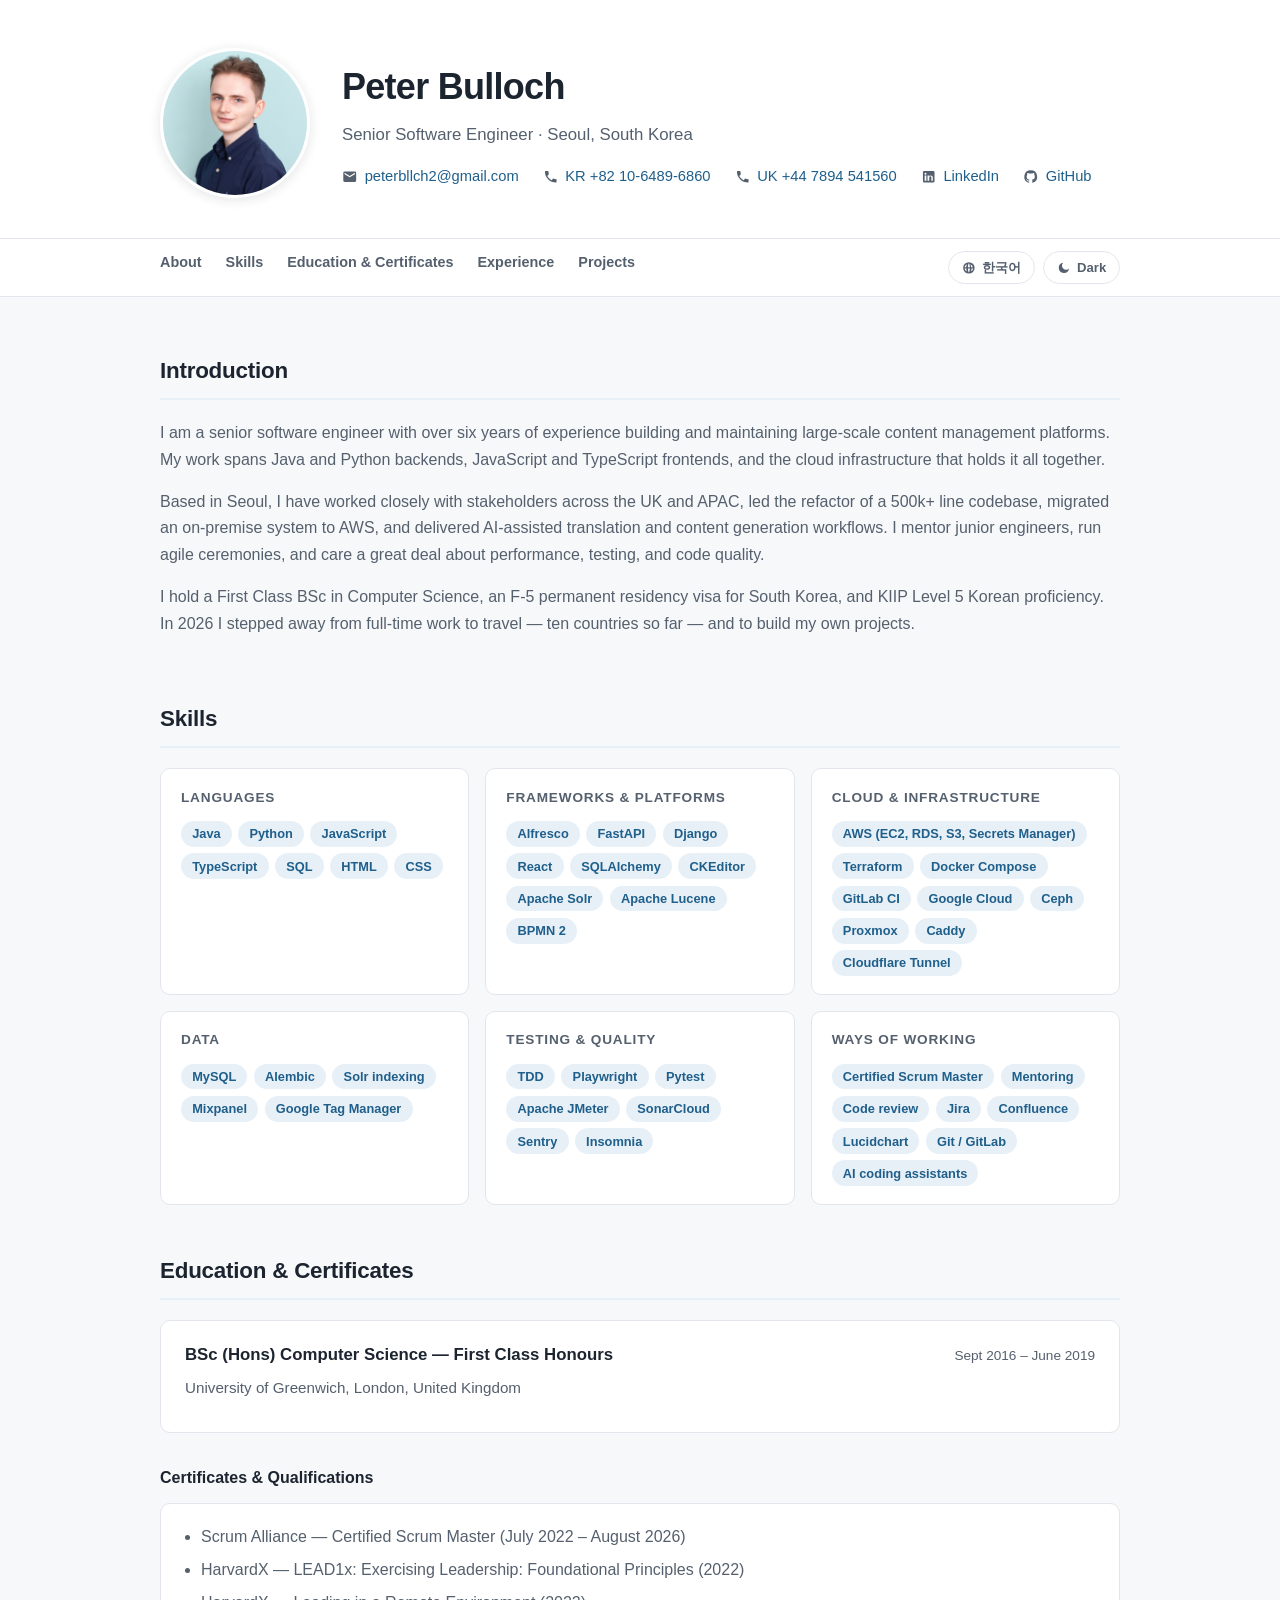
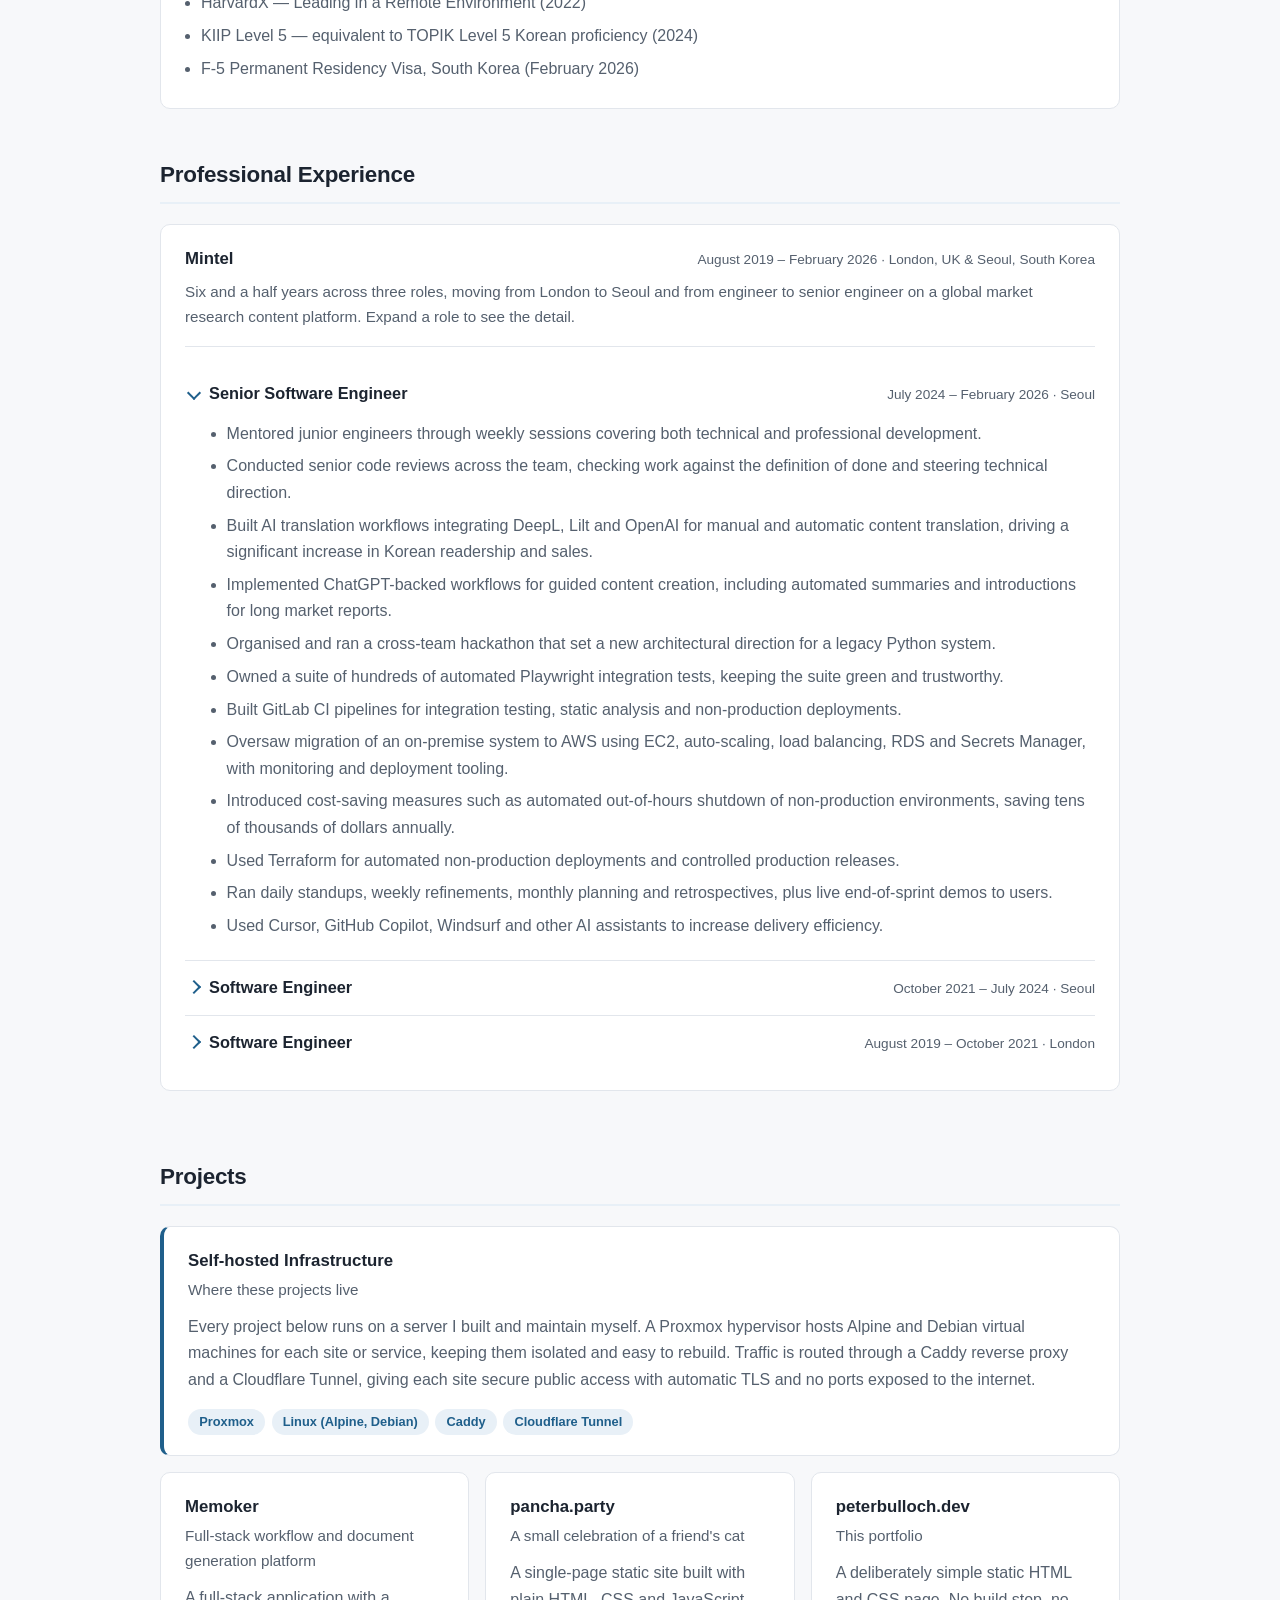
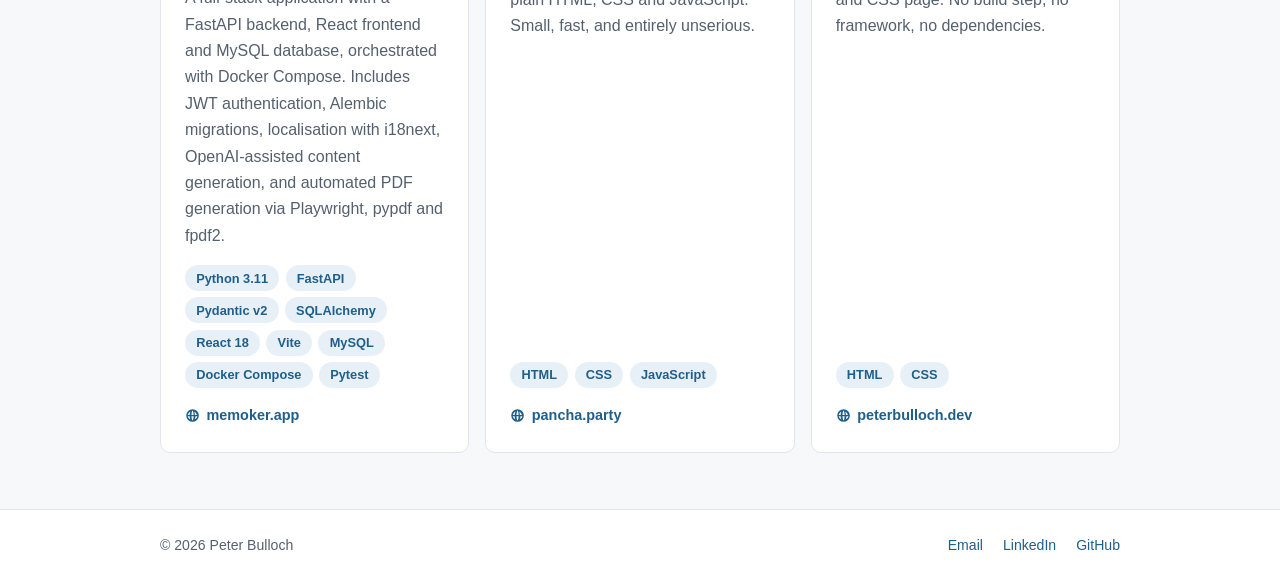
==== index.html @ ad4adf6a "Add styles and Korean translations for portfolio site - Created a new CSS file (styles.css) with com" ====
<!DOCTYPE html>
<html lang="en">

<head>
    <meta charset="UTF-8">
    <meta name="viewport" content="width=device-width, initial-scale=1.0">
    <title data-i18n="meta.title">Peter Bulloch &mdash; Senior Software Engineer</title>
    <meta name="description"
        content="Portfolio of Peter Bulloch, Senior Software Engineer based in Seoul, South Korea.">
    <link rel="stylesheet" href="styles.css">
    <script>
        // Applied before first paint so the saved theme does not flash.
        (function () {
            var saved = null;
            try { saved = localStorage.getItem("theme"); } catch (e) { }
            var dark = saved ? saved === "dark" : window.matchMedia("(prefers-color-scheme: dark)").matches;
            document.documentElement.dataset.theme = dark ? "dark" : "light";
        })();
    </script>
</head>

<body>
    <header class="hero">
        <div class="container hero-inner">
            <img class="headshot" src="headshot.jpg" alt="Portrait of Peter Bulloch">
            <div class="hero-text">
                <h1 data-i18n="hero.name">Peter Bulloch</h1>
                <p class="tagline" data-i18n="hero.tagline">Senior Software Engineer &middot; Seoul, South Korea</p>
                <ul class="contact-list">
                    <li>
                        <svg viewBox="0 0 24 24" aria-hidden="true">
                            <path
                                d="M20 4H4a2 2 0 0 0-2 2v12a2 2 0 0 0 2 2h16a2 2 0 0 0 2-2V6a2 2 0 0 0-2-2zm0 4-8 5-8-5V6l8 5 8-5z" />
                        </svg>
                        <a href="mailto:peterbllch2@gmail.com">peterbllch2@gmail.com</a>
                    </li>
                    <li>
                        <svg viewBox="0 0 24 24" aria-hidden="true">
                            <path
                                d="M6.6 10.8a15.1 15.1 0 0 0 6.6 6.6l2.2-2.2a1 1 0 0 1 1-.25 11.4 11.4 0 0 0 3.6.58 1 1 0 0 1 1 1V20a1 1 0 0 1-1 1A17 17 0 0 1 3 4a1 1 0 0 1 1-1h3.5a1 1 0 0 1 1 1c0 1.25.2 2.46.57 3.6a1 1 0 0 1-.25 1z" />
                        </svg>
                        <a href="tel:+821064896860" data-i18n="hero.phoneKr">KR +82 10-6489-6860</a>
                    </li>
                    <li>
                        <svg viewBox="0 0 24 24" aria-hidden="true">
                            <path
                                d="M6.6 10.8a15.1 15.1 0 0 0 6.6 6.6l2.2-2.2a1 1 0 0 1 1-.25 11.4 11.4 0 0 0 3.6.58 1 1 0 0 1 1 1V20a1 1 0 0 1-1 1A17 17 0 0 1 3 4a1 1 0 0 1 1-1h3.5a1 1 0 0 1 1 1c0 1.25.2 2.46.57 3.6a1 1 0 0 1-.25 1z" />
                        </svg>
                        <a href="tel:+447894541560" data-i18n="hero.phoneUk">UK +44 7894 541560</a>
                    </li>
                    <li>
                        <svg viewBox="0 0 24 24" aria-hidden="true">
                            <path
                                d="M19 3A2 2 0 0 1 21 5v14a2 2 0 0 1-2 2H5a2 2 0 0 1-2-2V5a2 2 0 0 1 2-2zM8.34 18.34V9.99H5.66v8.35zM7 8.81a1.55 1.55 0 1 0 0-3.1 1.55 1.55 0 0 0 0 3.1zm11.34 9.53v-4.58c0-2.48-1.33-3.63-3.1-3.63a2.68 2.68 0 0 0-2.42 1.33V9.99h-2.68v8.35h2.68v-4.66c0-1.23.23-2.42 1.76-2.42 1.5 0 1.52 1.4 1.52 2.5v4.58z" />
                        </svg>
                        <a href="https://www.linkedin.com/in/peter-bulloch-82745a159" target="_blank"
                            rel="noopener noreferrer">LinkedIn</a>
                    </li>
                    <li>
                        <svg viewBox="0 0 24 24" aria-hidden="true">
                            <path
                                d="M12 2a10 10 0 0 0-3.16 19.49c.5.09.68-.22.68-.48v-1.7c-2.78.6-3.37-1.34-3.37-1.34-.45-1.16-1.11-1.47-1.11-1.47-.91-.62.07-.61.07-.61 1 .07 1.53 1.03 1.53 1.03.9 1.53 2.36 1.09 2.94.83.09-.65.35-1.09.63-1.34-2.22-.25-4.55-1.11-4.55-4.94 0-1.09.39-1.98 1.03-2.68-.1-.25-.45-1.27.1-2.64 0 0 .84-.27 2.75 1.02a9.5 9.5 0 0 1 5 0c1.91-1.29 2.75-1.02 2.75-1.02.55 1.37.2 2.39.1 2.64.64.7 1.03 1.59 1.03 2.68 0 3.84-2.34 4.68-4.57 4.93.36.31.68.92.68 1.85v2.74c0 .27.18.58.69.48A10 10 0 0 0 12 2z" />
                        </svg>
                        <a href="https://github.com/PeterBulloch" target="_blank" rel="noopener noreferrer">GitHub</a>
                    </li>
                </ul>
            </div>
        </div>
    </header>

    <nav class="nav">
        <div class="container">
            <a href="#about" data-i18n="nav.about">About</a>
            <a href="#skills" data-i18n="nav.skills">Skills</a>
            <a href="#education" data-i18n="nav.education">Education &amp; Certificates</a>
            <a href="#experience" data-i18n="nav.experience">Experience</a>
            <a href="#projects" data-i18n="nav.projects">Projects</a>
            <div class="nav-controls">
                <button type="button" id="lang-toggle" class="pill-button" aria-label="Switch language">
                    <svg viewBox="0 0 24 24" aria-hidden="true">
                        <path
                            d="M12 2a10 10 0 1 0 0 20 10 10 0 0 0 0-20zm6.9 9h-3.1a15.6 15.6 0 0 0-1.2-5.4A8 8 0 0 1 18.9 11zM12 4.1c.7 1 1.5 2.9 1.7 6.9h-3.4c.2-4 1-5.9 1.7-6.9zM4.3 13h3.1c.1 2.2.5 4 1.2 5.4A8 8 0 0 1 4.3 13zm3.1-2H4.3a8 8 0 0 1 4.3-5.4A15.6 15.6 0 0 0 7.4 11zM12 19.9c-.7-1-1.5-2.9-1.7-6.9h3.4c-.2 4-1 5.9-1.7 6.9zm3.4-1.5c.7-1.4 1.1-3.2 1.2-5.4h3.1a8 8 0 0 1-4.3 5.4z" />
                    </svg>
                    <span class="lang-label">한국어</span>
                </button>
                <button type="button" id="theme-toggle" class="pill-button" aria-label="Switch colour theme">
                    <svg class="icon-sun" viewBox="0 0 24 24" aria-hidden="true">
                        <path
                            d="M12 17a5 5 0 1 1 0-10 5 5 0 0 1 0 10zm0-14a1 1 0 0 1 1 1v1.5a1 1 0 0 1-2 0V4a1 1 0 0 1 1-1zm0 15.5a1 1 0 0 1 1 1V21a1 1 0 0 1-2 0v-1.5a1 1 0 0 1 1-1zM21 12a1 1 0 0 1-1 1h-1.5a1 1 0 0 1 0-2H20a1 1 0 0 1 1 1zM5.5 12a1 1 0 0 1-1 1H3a1 1 0 0 1 0-2h1.5a1 1 0 0 1 1 1zm12.73 6.23a1 1 0 0 1-1.41 0l-1.06-1.06a1 1 0 0 1 1.41-1.41l1.06 1.06a1 1 0 0 1 0 1.41zM8.24 8.24a1 1 0 0 1-1.41 0L5.77 7.18a1 1 0 0 1 1.41-1.41l1.06 1.06a1 1 0 0 1 0 1.41zm10-2.47a1 1 0 0 1 0 1.41L17.18 8.24a1 1 0 1 1-1.41-1.41l1.06-1.06a1 1 0 0 1 1.41 0zM8.24 15.76a1 1 0 0 1 0 1.41l-1.06 1.06a1 1 0 0 1-1.41-1.41l1.06-1.06a1 1 0 0 1 1.41 0z" />
                    </svg>
                    <svg class="icon-moon" viewBox="0 0 24 24" aria-hidden="true">
                        <path d="M21 13.2A9 9 0 1 1 10.8 3a7 7 0 0 0 10.2 10.2z" />
                    </svg>
                    <span class="theme-label">Dark</span>
                </button>
            </div>
        </div>
    </nav>

    <main class="container">
        <section id="about">
            <h2 data-i18n="about.heading">Introduction</h2>
            <p data-i18n="about.p1">
                I am a senior software engineer with over six years of experience building and maintaining
                large-scale content management platforms. My work spans Java and Python backends, JavaScript and
                TypeScript frontends, and the cloud infrastructure that holds it all together.
            </p>
            <p data-i18n="about.p2">
                Based in Seoul, I have worked closely with stakeholders across the UK and APAC, led the refactor of
                a 500k+ line codebase, migrated an on-premise system to AWS, and delivered AI-assisted translation
                and content generation workflows. I mentor junior engineers, run agile ceremonies, and care a great
                deal about performance, testing, and code quality.
            </p>
            <p data-i18n="about.p3">
                I hold a First Class BSc in Computer Science, an F-5 permanent residency visa for South Korea, and
                KIIP Level 5 Korean proficiency. In 2026 I stepped away from full-time work to travel &mdash; ten
                countries so far &mdash; and to build my own projects.
            </p>
        </section>

        <section id="skills">
            <h2 data-i18n="skills.heading">Skills</h2>
            <div class="skill-groups">
                <div class="skill-group">
                    <h3 data-i18n="skills.languages">Languages</h3>
                    <ul class="tags">
                        <li>Java</li>
                        <li>Python</li>
                        <li>JavaScript</li>
                        <li>TypeScript</li>
                        <li>SQL</li>
                        <li>HTML</li>
                        <li>CSS</li>
                    </ul>
                </div>
                <div class="skill-group">
                    <h3 data-i18n="skills.frameworks">Frameworks &amp; Platforms</h3>
                    <ul class="tags">
                        <li>Alfresco</li>
                        <li>FastAPI</li>
                        <li>Django</li>
                        <li>React</li>
                        <li>SQLAlchemy</li>
                        <li>CKEditor</li>
                        <li>Apache Solr</li>
                        <li>Apache Lucene</li>
                        <li>BPMN 2</li>
                    </ul>
                </div>
                <div class="skill-group">
                    <h3 data-i18n="skills.cloud">Cloud &amp; Infrastructure</h3>
                    <ul class="tags">
                        <li>AWS (EC2, RDS, S3, Secrets Manager)</li>
                        <li>Terraform</li>
                        <li>Docker Compose</li>
                        <li>GitLab CI</li>
                        <li>Google Cloud</li>
                        <li>Ceph</li>
                        <li>Proxmox</li>
                        <li>Caddy</li>
                        <li>Cloudflare Tunnel</li>
                    </ul>
                </div>
                <div class="skill-group">
                    <h3 data-i18n="skills.data">Data</h3>
                    <ul class="tags">
                        <li>MySQL</li>
                        <li>Alembic</li>
                        <li data-i18n="skills.tag.solr">Solr indexing</li>
                        <li>Mixpanel</li>
                        <li>Google Tag Manager</li>
                    </ul>
                </div>
                <div class="skill-group">
                    <h3 data-i18n="skills.testing">Testing &amp; Quality</h3>
                    <ul class="tags">
                        <li>TDD</li>
                        <li>Playwright</li>
                        <li>Pytest</li>
                        <li>Apache JMeter</li>
                        <li>SonarCloud</li>
                        <li>Sentry</li>
                        <li>Insomnia</li>
                    </ul>
                </div>
                <div class="skill-group">
                    <h3 data-i18n="skills.ways">Ways of Working</h3>
                    <ul class="tags">
                        <li data-i18n="skills.tag.csm">Certified Scrum Master</li>
                        <li data-i18n="skills.tag.mentoring">Mentoring</li>
                        <li data-i18n="skills.tag.review">Code review</li>
                        <li>Jira</li>
                        <li>Confluence</li>
                        <li>Lucidchart</li>
                        <li>Git / GitLab</li>
                        <li data-i18n="skills.tag.ai">AI coding assistants</li>
                    </ul>
                </div>
            </div>
        </section>

        <section id="education">
            <h2 data-i18n="edu.heading">Education &amp; Certificates</h2>

            <article class="entry">
                <header class="entry-header">
                    <h3 data-i18n="edu.degree">BSc (Hons) Computer Science &mdash; First Class Honours</h3>
                    <span class="meta" data-i18n="edu.dates">Sept 2016 &ndash; June 2019</span>
                </header>
                <p class="subtitle" data-i18n="edu.university">University of Greenwich, London, United Kingdom</p>
            </article>

            <h3 class="subhead" data-i18n="edu.certsHeading">Certificates &amp; Qualifications</h3>
            <ul class="bullets">
                <li data-i18n="edu.cert1">Scrum Alliance &mdash; Certified Scrum Master (July 2022 &ndash; August
                    2026)</li>
                <li data-i18n="edu.cert2">HarvardX &mdash; LEAD1x: Exercising Leadership: Foundational Principles
                    (2022)</li>
                <li data-i18n="edu.cert3">HarvardX &mdash; Leading in a Remote Environment (2022)</li>
                <li data-i18n="edu.cert4">KIIP Level 5 &mdash; equivalent to TOPIK Level 5 Korean proficiency (2024)
                </li>
                <li data-i18n="edu.cert5">F-5 Permanent Residency Visa, South Korea (February 2026)</li>
            </ul>
        </section>

        <section id="experience">
            <h2 data-i18n="exp.heading">Professional Experience</h2>

            <article class="entry company">
                <header class="entry-header">
                    <h3>Mintel</h3>
                    <span class="meta" data-i18n="exp.company.dates">August 2019 &ndash; February 2026 &middot;
                        London, UK &amp; Seoul, South Korea</span>
                </header>
                <p class="subtitle" data-i18n="exp.company.summary">Six and a half years across three roles, moving
                    from London to Seoul and from engineer to senior engineer on a global market research content
                    platform. Expand a role to see the detail.</p>

                <details class="role" open>
                    <summary>
                        <span class="role-title" data-i18n="exp.r1.title">Senior Software Engineer</span>
                        <span class="meta" data-i18n="exp.r1.dates">July 2024 &ndash; February 2026 &middot;
                            Seoul</span>
                    </summary>
                    <ul class="bullets">
                        <li data-i18n="exp.r1.b1">Mentored junior engineers through weekly sessions covering both
                            technical and professional development.</li>
                        <li data-i18n="exp.r1.b2">Conducted senior code reviews across the team, checking work
                            against the definition of done and steering technical direction.</li>
                        <li data-i18n="exp.r1.b3">Built AI translation workflows integrating DeepL, Lilt and OpenAI
                            for manual and automatic content translation, driving a significant increase in Korean
                            readership and sales.</li>
                        <li data-i18n="exp.r1.b4">Implemented ChatGPT-backed workflows for guided content creation,
                            including automated summaries and introductions for long market reports.</li>
                        <li data-i18n="exp.r1.b5">Organised and ran a cross-team hackathon that set a new
                            architectural direction for a legacy Python system.</li>
                        <li data-i18n="exp.r1.b6">Owned a suite of hundreds of automated Playwright integration
                            tests, keeping the suite green and trustworthy.</li>
                        <li data-i18n="exp.r1.b7">Built GitLab CI pipelines for integration testing, static analysis
                            and non-production deployments.</li>
                        <li data-i18n="exp.r1.b8">Oversaw migration of an on-premise system to AWS using EC2,
                            auto-scaling, load balancing, RDS and Secrets Manager, with monitoring and deployment
                            tooling.</li>
                        <li data-i18n="exp.r1.b9">Introduced cost-saving measures such as automated out-of-hours
                            shutdown of non-production environments, saving tens of thousands of dollars annually.
                        </li>
                        <li data-i18n="exp.r1.b10">Used Terraform for automated non-production deployments and
                            controlled production releases.</li>
                        <li data-i18n="exp.r1.b11">Ran daily standups, weekly refinements, monthly planning and
                            retrospectives, plus live end-of-sprint demos to users.</li>
                        <li data-i18n="exp.r1.b12">Used Cursor, GitHub Copilot, Windsurf and other AI assistants to
                            increase delivery efficiency.</li>
                    </ul>
                </details>

                <details class="role">
                    <summary>
                        <span class="role-title" data-i18n="exp.r2.title">Software Engineer</span>
                        <span class="meta" data-i18n="exp.r2.dates">October 2021 &ndash; July 2024 &middot;
                            Seoul</span>
                    </summary>
                    <ul class="bullets">
                        <li data-i18n="exp.r2.b1">Collaborated with stakeholders across APAC &mdash; Korea, Japan,
                            China, Malaysia, Singapore, India and more &mdash; to refine requirements.</li>
                        <li data-i18n="exp.r2.b2">Travelled to Tokyo to deliver in-person technical training to
                            users.</li>
                        <li data-i18n="exp.r2.b3">Led the refactor of a 500k+ line codebase into a new repository
                            and architecture, eliminating duplication and simplifying ongoing work.</li>
                        <li data-i18n="exp.r2.b4">Led the evaluation of WYSIWYG editing technology, comparing
                            alternatives and engaging vendors to support an executive decision on CKEditor.</li>
                        <li data-i18n="exp.r2.b5">Wrote unit tests for JavaScript and TypeScript library
                            integrations.</li>
                        <li data-i18n="exp.r2.b6">Delivered new editing workflows that moved report authoring from
                            Word documents taking months to a web-first process taking weeks.</li>
                        <li data-i18n="exp.r2.b7">Profiled and optimised system performance, cutting certain content
                            searches from 90+ seconds to around 3 seconds.</li>
                        <li data-i18n="exp.r2.b8">Built endpoint and load tests with Apache JMeter including
                            automated result checking.</li>
                        <li data-i18n="exp.r2.b9">Used Google Tag Manager and Mixpanel to track user behaviour and
                            prioritise workflow improvements.</li>
                        <li data-i18n="exp.r2.b10">Applied SonarCloud quality gates and TDD to prevent new bugs,
                            security issues and maintainability regressions.</li>
                        <li data-i18n="exp.r2.b11">Adopted a legacy Django system into the team: introduced
                            versioning and deployment scripts, upgraded dependencies to reduce vulnerabilities, and
                            fully mapped its workflows.</li>
                        <li data-i18n="exp.r2.b12">Exposed survey and consumer data to other teams so customers
                            could reach it through an AI chatbot.</li>
                        <li data-i18n="exp.r2.b13">Participated in recruitment across multiple teams, grading
                            technical tests and conducting interviews.</li>
                    </ul>
                </details>

                <details class="role">
                    <summary>
                        <span class="role-title" data-i18n="exp.r3.title">Software Engineer</span>
                        <span class="meta" data-i18n="exp.r3.dates">August 2019 &ndash; October 2021 &middot;
                            London</span>
                    </summary>
                    <ul class="bullets">
                        <li data-i18n="exp.r3.b1">Developed and maintained an Alfresco-based content management
                            system, adding features and workflows that improved the efficiency of producing market
                            reports.</li>
                        <li data-i18n="exp.r3.b2">Worked primarily in Java on the backend, with roughly 30% frontend
                            work in JavaScript, HTML and CSS, plus MySQL database development.</li>
                        <li data-i18n="exp.r3.b3">Indexed content and files with Solr and implemented search using
                            Apache Lucene.</li>
                        <li data-i18n="exp.r3.b4">Designed and implemented BPMN 2 workflows, documented in
                            Lucidchart and Confluence.</li>
                        <li data-i18n="exp.r3.b5">Gained experience with Ceph, Google Cloud and AWS S3 storage as
                            the platform evolved.</li>
                        <li data-i18n="exp.r3.b6">Reviewed colleagues' code in Fisheye against the definition of
                            ready and team coding standards.</li>
                        <li data-i18n="exp.r3.b7">Used Sentry to monitor, diagnose and fix live issues in end-user
                            browsers, improving system reliability.</li>
                        <li data-i18n="exp.r3.b8">Provided technical support to global users, triaging and resolving
                            issues in person and online.</li>
                    </ul>
                </details>
            </article>
        </section>

        <section id="projects">
            <h2 data-i18n="proj.heading">Projects</h2>

            <article class="card card-wide">
                <h3 data-i18n="proj.infra.title">Self-hosted Infrastructure</h3>
                <p class="subtitle" data-i18n="proj.infra.subtitle">Where these projects live</p>
                <p data-i18n="proj.infra.body">
                    Every project below runs on a server I built and maintain myself. A Proxmox hypervisor hosts
                    Alpine and Debian virtual machines for each site or service, keeping them isolated and easy to
                    rebuild. Traffic is routed through a Caddy reverse proxy and a Cloudflare Tunnel, giving each
                    site secure public access with automatic TLS and no ports exposed to the internet.
                </p>
                <ul class="tags">
                    <li>Proxmox</li>
                    <li>Linux (Alpine, Debian)</li>
                    <li>Caddy</li>
                    <li>Cloudflare Tunnel</li>
                </ul>
            </article>

            <div class="project-grid">
                <article class="card">
                    <h3>Memoker</h3>
                    <p class="subtitle" data-i18n="proj.memoker.subtitle">Full-stack workflow and document
                        generation platform</p>
                    <p data-i18n="proj.memoker.body">
                        A full-stack application with a FastAPI backend, React frontend and MySQL database,
                        orchestrated with Docker Compose. Includes JWT authentication, Alembic migrations,
                        localisation with i18next, OpenAI-assisted content generation, and automated PDF generation
                        via Playwright, pypdf and fpdf2.
                    </p>
                    <ul class="tags">
                        <li>Python 3.11</li>
                        <li>FastAPI</li>
                        <li>Pydantic v2</li>
                        <li>SQLAlchemy</li>
                        <li>React 18</li>
                        <li>Vite</li>
                        <li>MySQL</li>
                        <li>Docker Compose</li>
                        <li>Pytest</li>
                    </ul>
                    <p class="links">
                        <a href="https://memoker.app" target="_blank" rel="noopener noreferrer">
                            <svg viewBox="0 0 24 24" aria-hidden="true">
                                <path
                                    d="M12 2a10 10 0 1 0 0 20 10 10 0 0 0 0-20zm6.9 9h-3.1a15.6 15.6 0 0 0-1.2-5.4A8 8 0 0 1 18.9 11zM12 4.1c.7 1 1.5 2.9 1.7 6.9h-3.4c.2-4 1-5.9 1.7-6.9zM4.3 13h3.1c.1 2.2.5 4 1.2 5.4A8 8 0 0 1 4.3 13zm3.1-2H4.3a8 8 0 0 1 4.3-5.4A15.6 15.6 0 0 0 7.4 11zM12 19.9c-.7-1-1.5-2.9-1.7-6.9h3.4c-.2 4-1 5.9-1.7 6.9zm3.4-1.5c.7-1.4 1.1-3.2 1.2-5.4h3.1a8 8 0 0 1-4.3 5.4z" />
                            </svg>
                            memoker.app
                        </a>
                    </p>
                </article>

                <article class="card">
                    <h3>pancha.party</h3>
                    <p class="subtitle" data-i18n="proj.pancha.subtitle">A small celebration of a friend's cat</p>
                    <p data-i18n="proj.pancha.body">
                        A single-page static site built with plain HTML, CSS and JavaScript. Small, fast, and
                        entirely unserious.
                    </p>
                    <ul class="tags">
                        <li>HTML</li>
                        <li>CSS</li>
                        <li>JavaScript</li>
                    </ul>
                    <p class="links">
                        <a href="https://pancha.party" target="_blank" rel="noopener noreferrer">
                            <svg viewBox="0 0 24 24" aria-hidden="true">
                                <path
                                    d="M12 2a10 10 0 1 0 0 20 10 10 0 0 0 0-20zm6.9 9h-3.1a15.6 15.6 0 0 0-1.2-5.4A8 8 0 0 1 18.9 11zM12 4.1c.7 1 1.5 2.9 1.7 6.9h-3.4c.2-4 1-5.9 1.7-6.9zM4.3 13h3.1c.1 2.2.5 4 1.2 5.4A8 8 0 0 1 4.3 13zm3.1-2H4.3a8 8 0 0 1 4.3-5.4A15.6 15.6 0 0 0 7.4 11zM12 19.9c-.7-1-1.5-2.9-1.7-6.9h3.4c-.2 4-1 5.9-1.7 6.9zm3.4-1.5c.7-1.4 1.1-3.2 1.2-5.4h3.1a8 8 0 0 1-4.3 5.4z" />
                            </svg>
                            pancha.party
                        </a>
                    </p>
                </article>

                <article class="card">
                    <h3>peterbulloch.dev</h3>
                    <p class="subtitle" data-i18n="proj.site.subtitle">This portfolio</p>
                    <p data-i18n="proj.site.body">
                        A deliberately simple static HTML and CSS page. No build step, no framework, no
                        dependencies.
                    </p>
                    <ul class="tags">
                        <li>HTML</li>
                        <li>CSS</li>
                    </ul>
                    <p class="links">
                        <a href="https://peterbulloch.dev" target="_blank" rel="noopener noreferrer">
                            <svg viewBox="0 0 24 24" aria-hidden="true">
                                <path
                                    d="M12 2a10 10 0 1 0 0 20 10 10 0 0 0 0-20zm6.9 9h-3.1a15.6 15.6 0 0 0-1.2-5.4A8 8 0 0 1 18.9 11zM12 4.1c.7 1 1.5 2.9 1.7 6.9h-3.4c.2-4 1-5.9 1.7-6.9zM4.3 13h3.1c.1 2.2.5 4 1.2 5.4A8 8 0 0 1 4.3 13zm3.1-2H4.3a8 8 0 0 1 4.3-5.4A15.6 15.6 0 0 0 7.4 11zM12 19.9c-.7-1-1.5-2.9-1.7-6.9h3.4c-.2 4-1 5.9-1.7 6.9zm3.4-1.5c.7-1.4 1.1-3.2 1.2-5.4h3.1a8 8 0 0 1-4.3 5.4z" />
                            </svg>
                            peterbulloch.dev
                        </a>
                    </p>
                </article>
            </div>
        </section>
    </main>

    <footer class="footer">
        <div class="container">
            <p>&copy; 2026 Peter Bulloch</p>
            <p class="footer-links">
                <a href="mailto:peterbllch2@gmail.com" data-i18n="footer.email">Email</a>
                <a href="https://www.linkedin.com/in/peter-bulloch-82745a159" target="_blank"
                    rel="noopener noreferrer">LinkedIn</a>
                <a href="https://github.com/PeterBulloch" target="_blank" rel="noopener noreferrer">GitHub</a>
            </p>
        </div>
    </footer>

    <script src="translations.js"></script>
    <script>
        (function () {
            var root = document.documentElement;
            var themeButton = document.getElementById("theme-toggle");
            var themeLabel = themeButton.querySelector(".theme-label");
            var langButton = document.getElementById("lang-toggle");
            var langLabel = langButton.querySelector(".lang-label");

            var nodes = document.querySelectorAll("[data-i18n]");
            var english = {};
            nodes.forEach(function (node) {
                english[node.dataset.i18n] = node.textContent;
            });

            var lang = "en";
            try { lang = localStorage.getItem("lang") === "ko" ? "ko" : "en"; } catch (e) { }

            function dictionary() {
                return lang === "ko" ? translations.ko : null;
            }

            function renderTheme() {
                var dark = root.dataset.theme === "dark";
                var dict = dictionary();
                var key = dark ? "theme.light" : "theme.dark";
                themeLabel.textContent = (dict && dict[key]) || (dark ? "Light" : "Dark");
                themeButton.setAttribute("aria-pressed", String(dark));
            }

            function renderLang() {
                var dict = dictionary();
                root.lang = lang === "ko" ? "ko" : "en";
                nodes.forEach(function (node) {
                    var key = node.dataset.i18n;
                    node.textContent = (dict && dict[key]) || english[key];
                });
                langLabel.textContent = lang === "ko" ? "English" : "한국어";
                langButton.setAttribute("aria-pressed", String(lang === "ko"));
                renderTheme();
            }

            themeButton.addEventListener("click", function () {
                root.dataset.theme = root.dataset.theme === "dark" ? "light" : "dark";
                try { localStorage.setItem("theme", root.dataset.theme); } catch (e) { }
                renderTheme();
            });

            langButton.addEventListener("click", function () {
                lang = lang === "ko" ? "en" : "ko";
                try { localStorage.setItem("lang", lang); } catch (e) { }
                renderLang();
            });

            renderLang();
        })();
    </script>
</body>

</html>
---- styles.css ----
:root {
    --bg: #f7f8fa;
    --surface: #ffffff;
    --nav-bg: rgba(255, 255, 255, .95);
    --ink: #1c2430;
    --ink-soft: #55606e;
    --accent: #1f5f8b;
    --accent-soft: #e8f0f7;
    --line: #e2e6ec;
    --shadow: rgba(28, 36, 48, .12);
    --radius: 10px;
}

[data-theme="dark"] {
    --bg: #12161c;
    --surface: #1a2029;
    --nav-bg: rgba(26, 32, 41, .95);
    --ink: #e7ecf2;
    --ink-soft: #a3aebc;
    --accent: #6cb6e8;
    --accent-soft: #23303d;
    --line: #2b3542;
    --shadow: rgba(0, 0, 0, .45);
}

html {
    color-scheme: light;
}

[data-theme="dark"] {
    color-scheme: dark;
}

* {
    box-sizing: border-box;
}

html {
    scroll-behavior: smooth;
}

html[lang="ko"] body {
    word-break: keep-all;
}

body {
    margin: 0;
    background: var(--bg);
    color: var(--ink);
    font-family: "Segoe UI", -apple-system, BlinkMacSystemFont, Roboto, Helvetica, Arial, sans-serif;
    font-size: 16px;
    line-height: 1.65;
    transition: background-color .2s ease, color .2s ease;
}

.container {
    width: min(960px, 100% - 3rem);
    margin: 0 auto;
}

a {
    color: var(--accent);
    text-decoration: none;
}

a:hover {
    text-decoration: underline;
}

svg {
    width: 1.05em;
    height: 1.05em;
    fill: currentColor;
    flex-shrink: 0;
}

/* Hero */
.hero {
    background: var(--surface);
    border-bottom: 1px solid var(--line);
    padding: 3rem 0 2.5rem;
}

.hero-inner {
    display: flex;
    gap: 2rem;
    align-items: center;
    flex-wrap: wrap;
}

.headshot {
    width: 150px;
    height: 150px;
    border-radius: 50%;
    object-fit: cover;
    background: var(--accent-soft);
    border: 3px solid var(--surface);
    box-shadow: 0 2px 12px var(--shadow);
}

.hero-text h1 {
    margin: 0;
    font-size: 2.25rem;
    letter-spacing: -.02em;
}

.tagline {
    margin: .25rem 0 1rem;
    color: var(--ink-soft);
    font-size: 1.05rem;
}

.contact-list {
    list-style: none;
    margin: 0;
    padding: 0;
    display: flex;
    flex-wrap: wrap;
    gap: .4rem 1.5rem;
    font-size: .92rem;
}

.contact-list li {
    display: flex;
    align-items: center;
    gap: .45rem;
    color: var(--ink-soft);
}

/* Nav */
.nav {
    position: sticky;
    top: 0;
    z-index: 10;
    background: var(--nav-bg);
    border-bottom: 1px solid var(--line);
    backdrop-filter: blur(6px);
}

.nav .container {
    display: flex;
    flex-wrap: wrap;
    gap: 1.5rem;
    padding: .75rem 0;
    font-size: .9rem;
    font-weight: 600;
}

.nav a {
    color: var(--ink-soft);
}

.nav a:hover {
    color: var(--accent);
    text-decoration: none;
}

.nav-controls {
    margin-left: auto;
    display: flex;
    gap: .5rem;
}

.pill-button {
    display: inline-flex;
    align-items: center;
    gap: .4rem;
    padding: .3rem .8rem;
    border: 1px solid var(--line);
    border-radius: 999px;
    background: var(--surface);
    color: var(--ink-soft);
    font: inherit;
    font-size: .82rem;
    cursor: pointer;
}

.pill-button:hover {
    color: var(--accent);
    border-color: var(--accent);
}

.pill-button .icon-sun,
[data-theme="dark"] .pill-button .icon-moon {
    display: none;
}

[data-theme="dark"] .pill-button .icon-sun {
    display: block;
}

/* Sections */
main {
    padding: 1rem 0 3rem;
}

section {
    padding: 2.5rem 0 .5rem;
}

h2 {
    font-size: 1.4rem;
    margin: 0 0 1.25rem;
    padding-bottom: .5rem;
    border-bottom: 2px solid var(--accent-soft);
    letter-spacing: -.01em;
}

h3 {
    font-size: 1.05rem;
    margin: 0;
}

p {
    margin: 0 0 1rem;
    color: var(--ink-soft);
}

.subtitle {
    margin: .15rem 0 .75rem;
    font-size: .95rem;
    color: var(--ink-soft);
}

.subhead {
    margin: 2rem 0 .75rem;
    font-size: 1rem;
}

/* Entries */
.entry {
    background: var(--surface);
    border: 1px solid var(--line);
    border-radius: var(--radius);
    padding: 1.25rem 1.5rem;
    margin-bottom: 1.25rem;
}

.entry-header {
    display: flex;
    flex-wrap: wrap;
    justify-content: space-between;
    align-items: baseline;
    gap: .25rem 1rem;
    margin-bottom: .4rem;
}

.meta {
    font-size: .85rem;
    color: var(--ink-soft);
    white-space: nowrap;
}

.bullets {
    margin: .5rem 0 0;
    padding-left: 1.15rem;
    color: var(--ink-soft);
}

.bullets li {
    margin-bottom: .4rem;
}

#education .bullets {
    background: var(--surface);
    border: 1px solid var(--line);
    border-radius: var(--radius);
    padding: 1.25rem 1.5rem 1.25rem 2.5rem;
}

/* Expandable roles */
.company .subtitle {
    margin-bottom: 1.25rem;
    padding-bottom: 1rem;
    border-bottom: 1px solid var(--line);
}

.role {
    border-top: 1px solid var(--line);
}

.role:first-of-type {
    border-top: 0;
}

.role summary {
    display: flex;
    flex-wrap: wrap;
    justify-content: space-between;
    align-items: baseline;
    gap: .25rem 1rem;
    padding: .85rem 0 .85rem 1.5rem;
    position: relative;
    cursor: pointer;
    list-style: none;
}

.role summary::-webkit-details-marker {
    display: none;
}

.role summary::before {
    content: "";
    position: absolute;
    left: .25rem;
    top: 1.35rem;
    width: .5rem;
    height: .5rem;
    border-right: 2px solid var(--accent);
    border-bottom: 2px solid var(--accent);
    transform: rotate(-45deg);
    transition: transform .2s ease;
}

.role[open] summary::before {
    transform: rotate(45deg);
}

.role summary:hover .role-title {
    color: var(--accent);
}

.role-title {
    font-weight: 700;
    font-size: 1.02rem;
}

.role .bullets {
    margin: 0 0 1.25rem;
    padding-left: 2.6rem;
}

/* Tags */
.tags {
    list-style: none;
    display: flex;
    flex-wrap: wrap;
    gap: .4rem;
    margin: 0;
    padding: 0;
}

.tags li {
    background: var(--accent-soft);
    color: var(--accent);
    border-radius: 999px;
    padding: .15rem .7rem;
    font-size: .8rem;
    font-weight: 600;
}

.skill-groups {
    display: grid;
    grid-template-columns: repeat(auto-fit, minmax(260px, 1fr));
    gap: 1rem;
}

.skill-group {
    background: var(--surface);
    border: 1px solid var(--line);
    border-radius: var(--radius);
    padding: 1.1rem 1.25rem;
}

.skill-group h3 {
    font-size: .85rem;
    text-transform: uppercase;
    letter-spacing: .06em;
    color: var(--ink-soft);
    margin-bottom: .75rem;
}

/* Projects */
.project-grid {
    display: grid;
    grid-template-columns: repeat(auto-fit, minmax(300px, 1fr));
    gap: 1rem;
}

.card {
    background: var(--surface);
    border: 1px solid var(--line);
    border-radius: var(--radius);
    padding: 1.25rem 1.5rem;
    display: flex;
    flex-direction: column;
}

.card .tags {
    margin-top: auto;
}

.card-wide {
    margin-bottom: 1rem;
    border-left: 4px solid var(--accent);
}

.links {
    margin: 1rem 0 0;
}

.links a {
    display: inline-flex;
    align-items: center;
    gap: .4rem;
    font-weight: 600;
    font-size: .9rem;
}

/* Footer */
.footer {
    background: var(--surface);
    border-top: 1px solid var(--line);
    padding: 1.5rem 0;
    font-size: .88rem;
}

.footer .container {
    display: flex;
    flex-wrap: wrap;
    justify-content: space-between;
    gap: .5rem 1rem;
}

.footer p {
    margin: 0;
}

.footer-links {
    display: flex;
    gap: 1.25rem;
}

@media (max-width: 600px) {
    .hero {
        padding: 2rem 0;
    }

    .hero-inner {
        gap: 1.25rem;
    }

    .headshot {
        width: 110px;
        height: 110px;
    }

    .hero-text h1 {
        font-size: 1.75rem;
    }

    .nav .container {
        gap: 1rem;
        font-size: .82rem;
    }
}

@media print {
    .nav {
        display: none;
    }

    html {
        --bg: #fff;
        --surface: #fff;
        --ink: #000;
        --ink-soft: #333;
        --accent: #1f5f8b;
        --accent-soft: #eee;
        --line: #ccc;
    }

    body {
        background: #fff;
    }
}
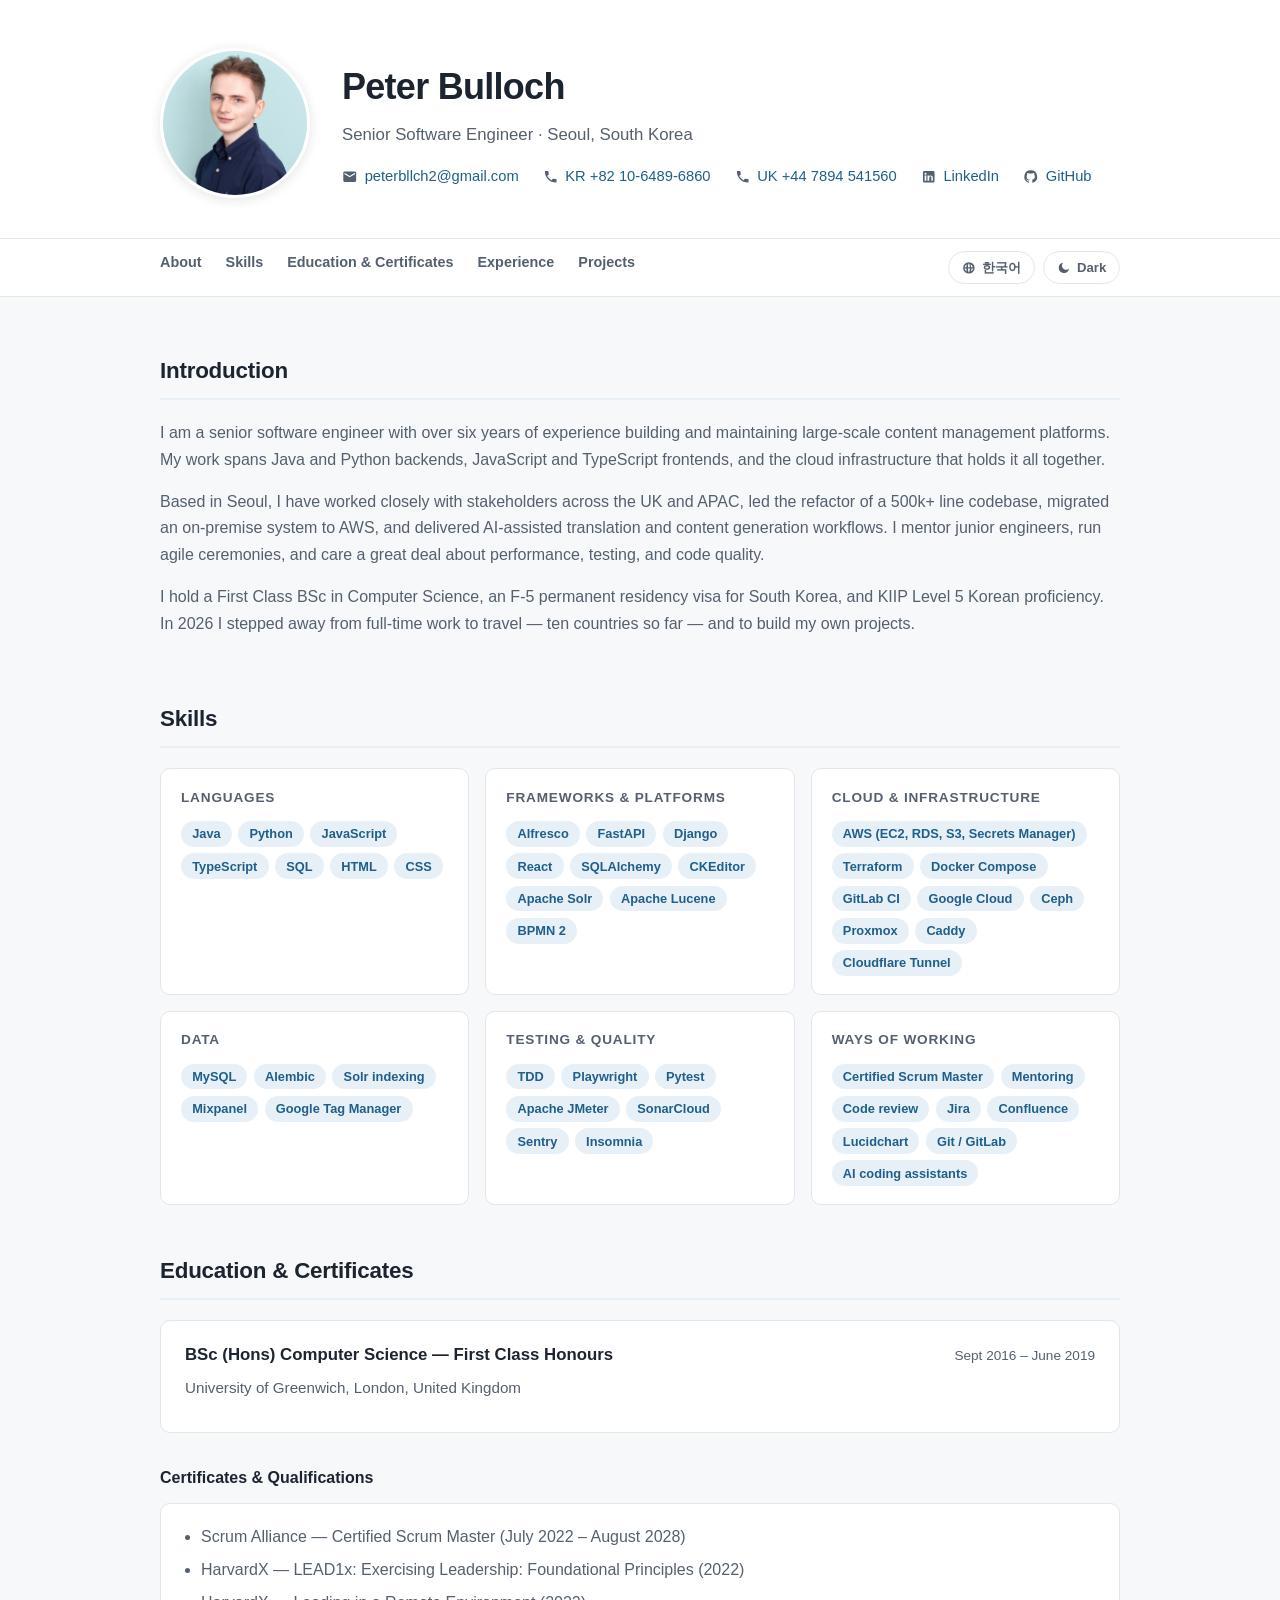
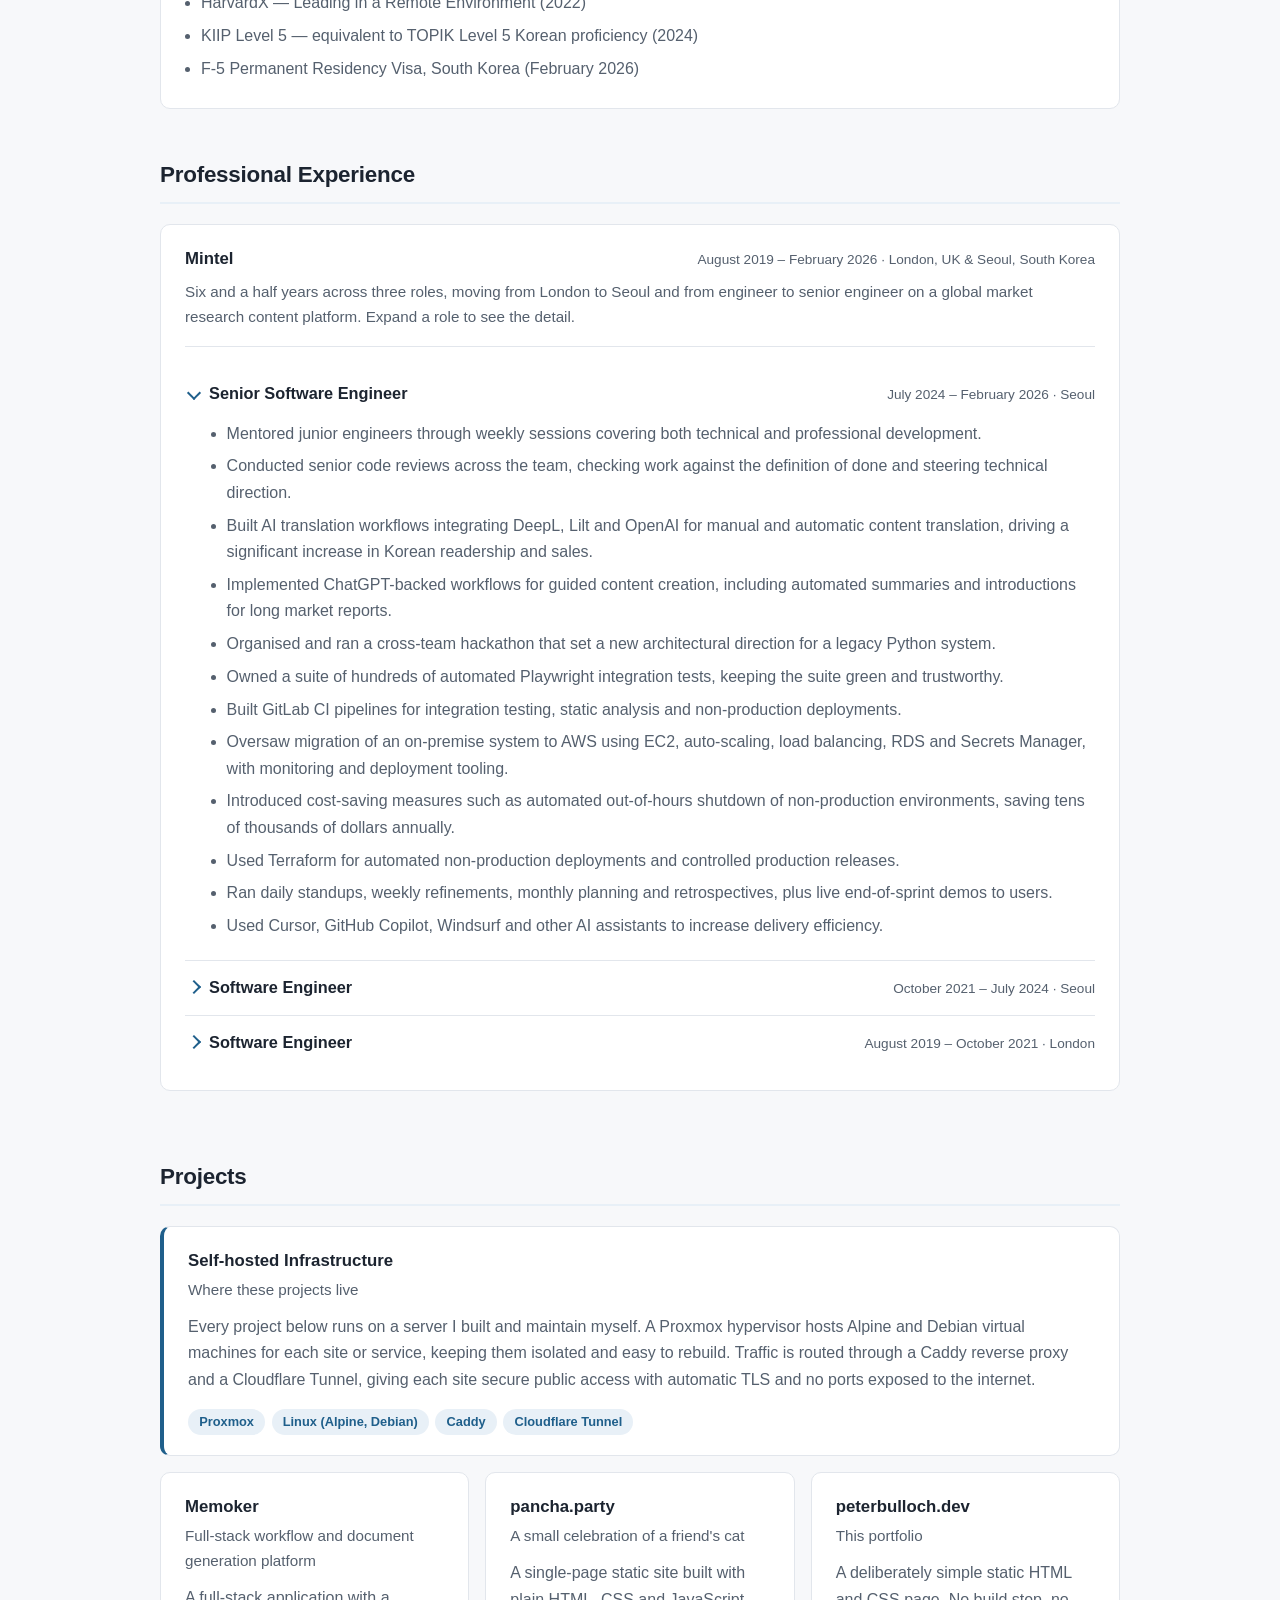
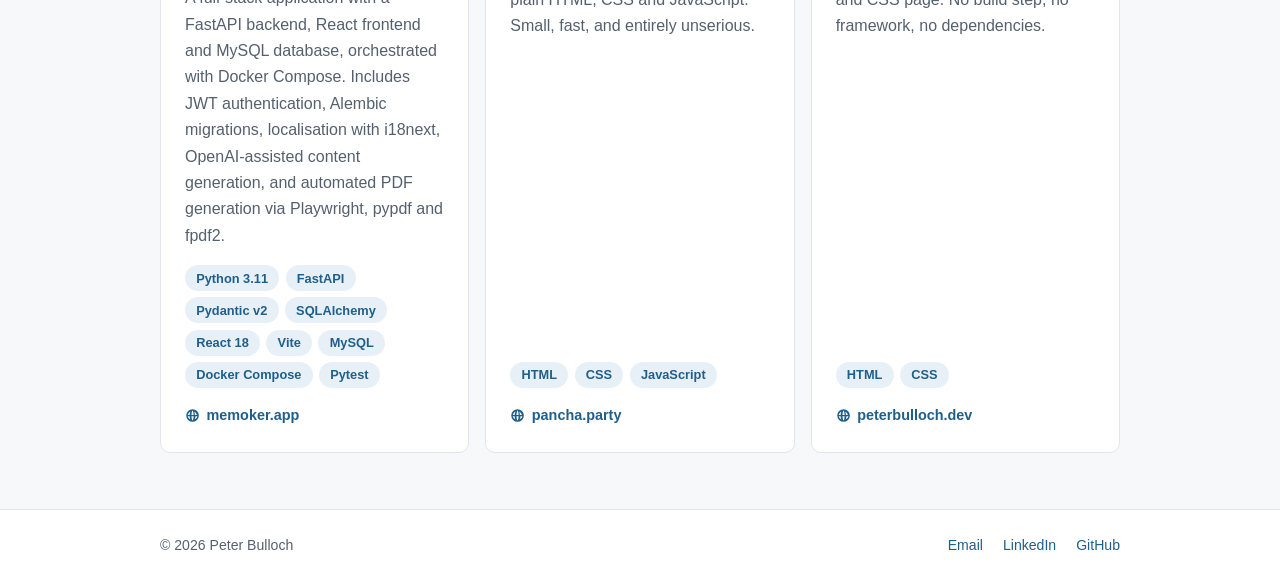
==== commit 533733b8: "Fix some dates" ====
--- a/index.html
+++ b/index.html
@@ -7,6 +7,8 @@
     <title data-i18n="meta.title">Peter Bulloch &mdash; Senior Software Engineer</title>
     <meta name="description"
         content="Portfolio of Peter Bulloch, Senior Software Engineer based in Seoul, South Korea.">
+    <link rel="icon" href="favicon.svg" type="image/svg+xml">
+    <link rel="apple-touch-icon" href="favicon.svg">
     <link rel="stylesheet" href="styles.css">
     <script>
         // Applied before first paint so the saved theme does not flash.
@@ -213,7 +215,7 @@
             <h3 class="subhead" data-i18n="edu.certsHeading">Certificates &amp; Qualifications</h3>
             <ul class="bullets">
                 <li data-i18n="edu.cert1">Scrum Alliance &mdash; Certified Scrum Master (July 2022 &ndash; August
-                    2026)</li>
+                    2028)</li>
                 <li data-i18n="edu.cert2">HarvardX &mdash; LEAD1x: Exercising Leadership: Foundational Principles
                     (2022)</li>
                 <li data-i18n="edu.cert3">HarvardX &mdash; Leading in a Remote Environment (2022)</li>
--- a/styles.css
+++ b/styles.css
@@ -248,7 +248,8 @@
 .meta {
     font-size: .85rem;
     color: var(--ink-soft);
-    white-space: nowrap;
+    min-width: 0;
+    overflow-wrap: break-word;
 }
 
 .bullets {
